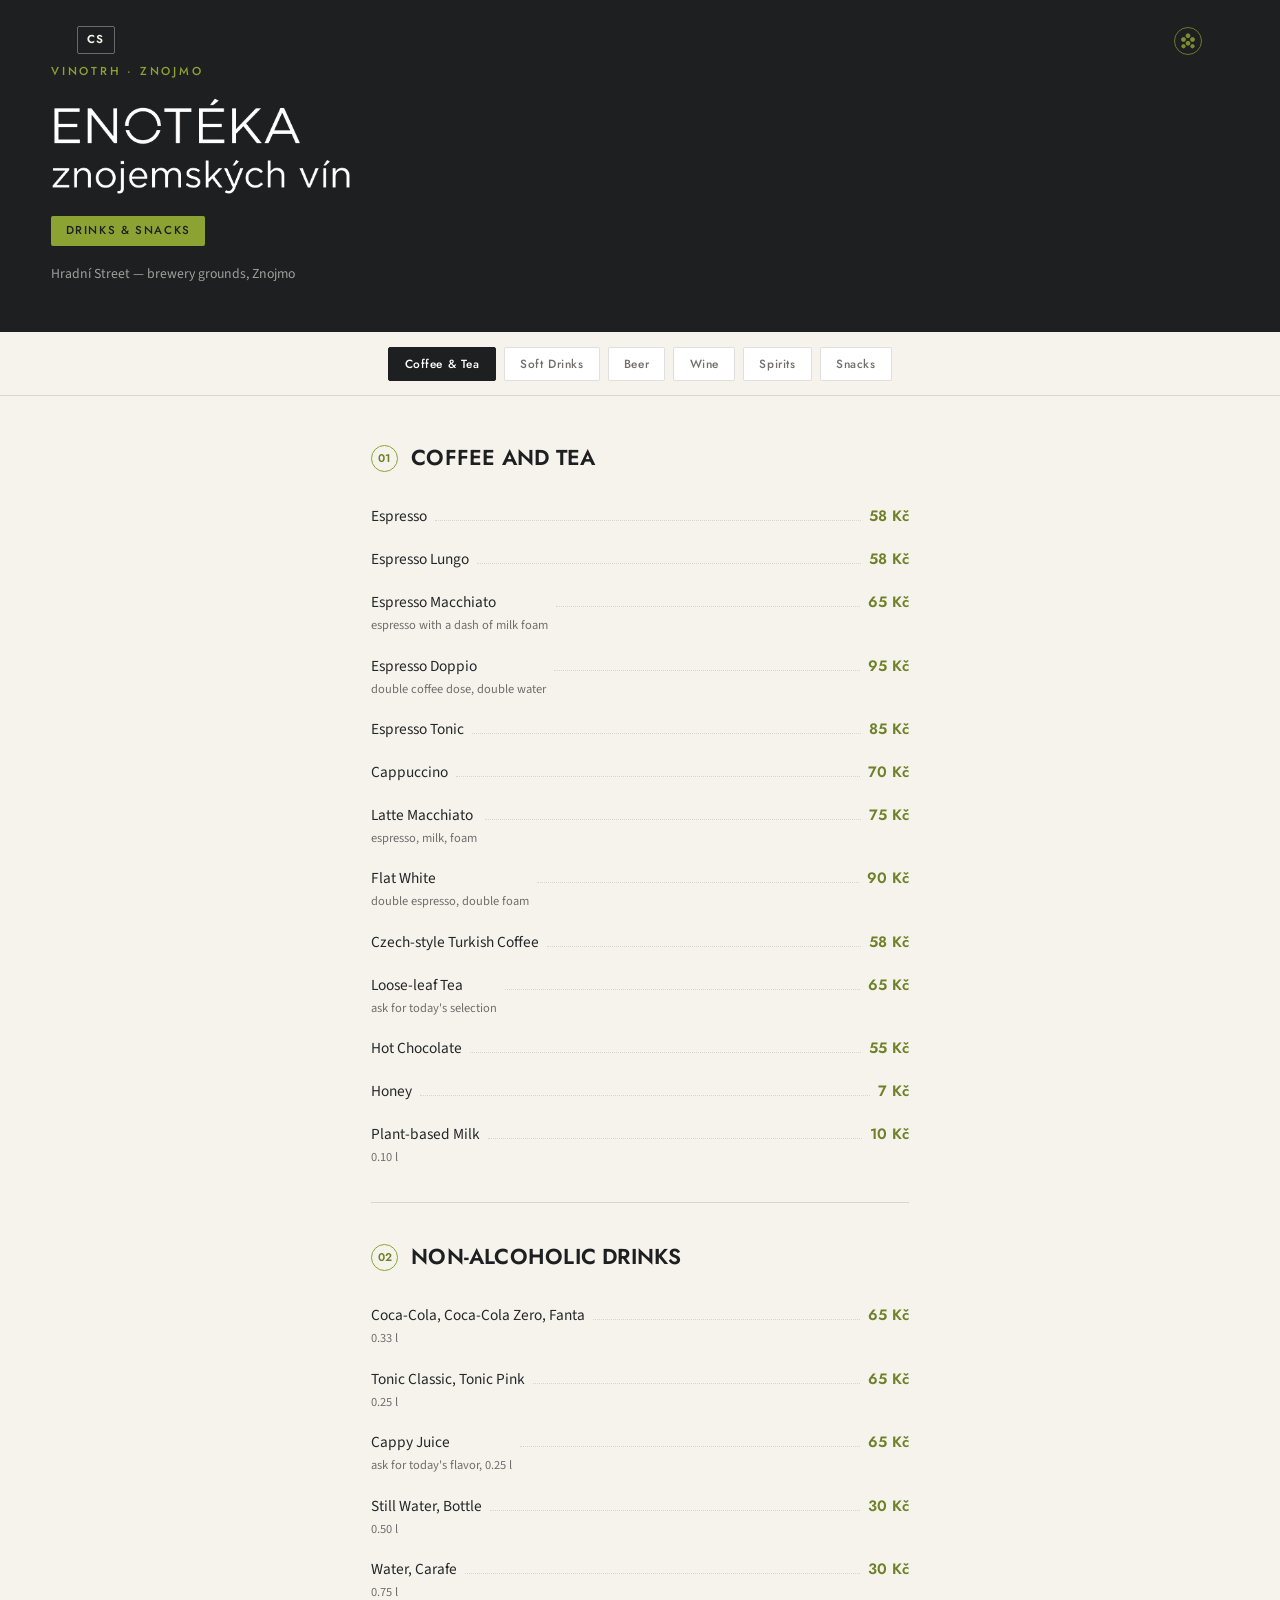
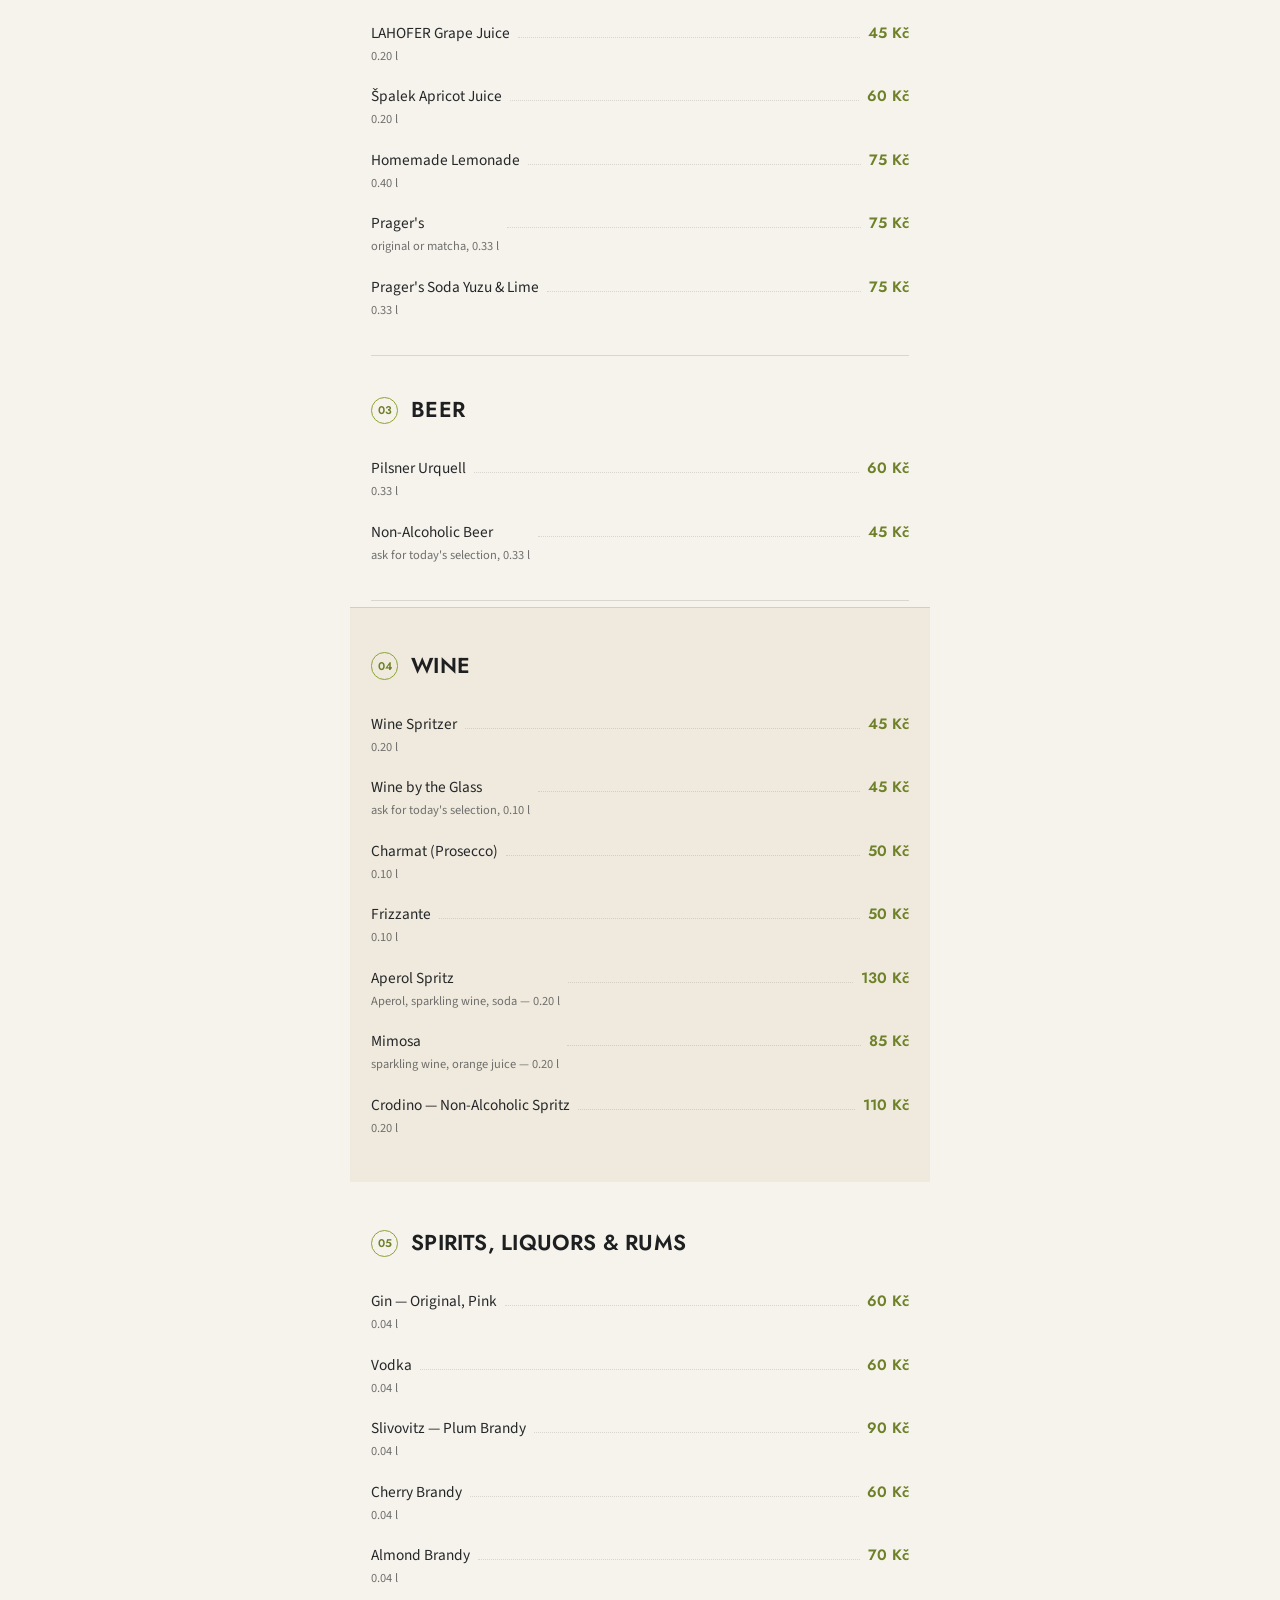
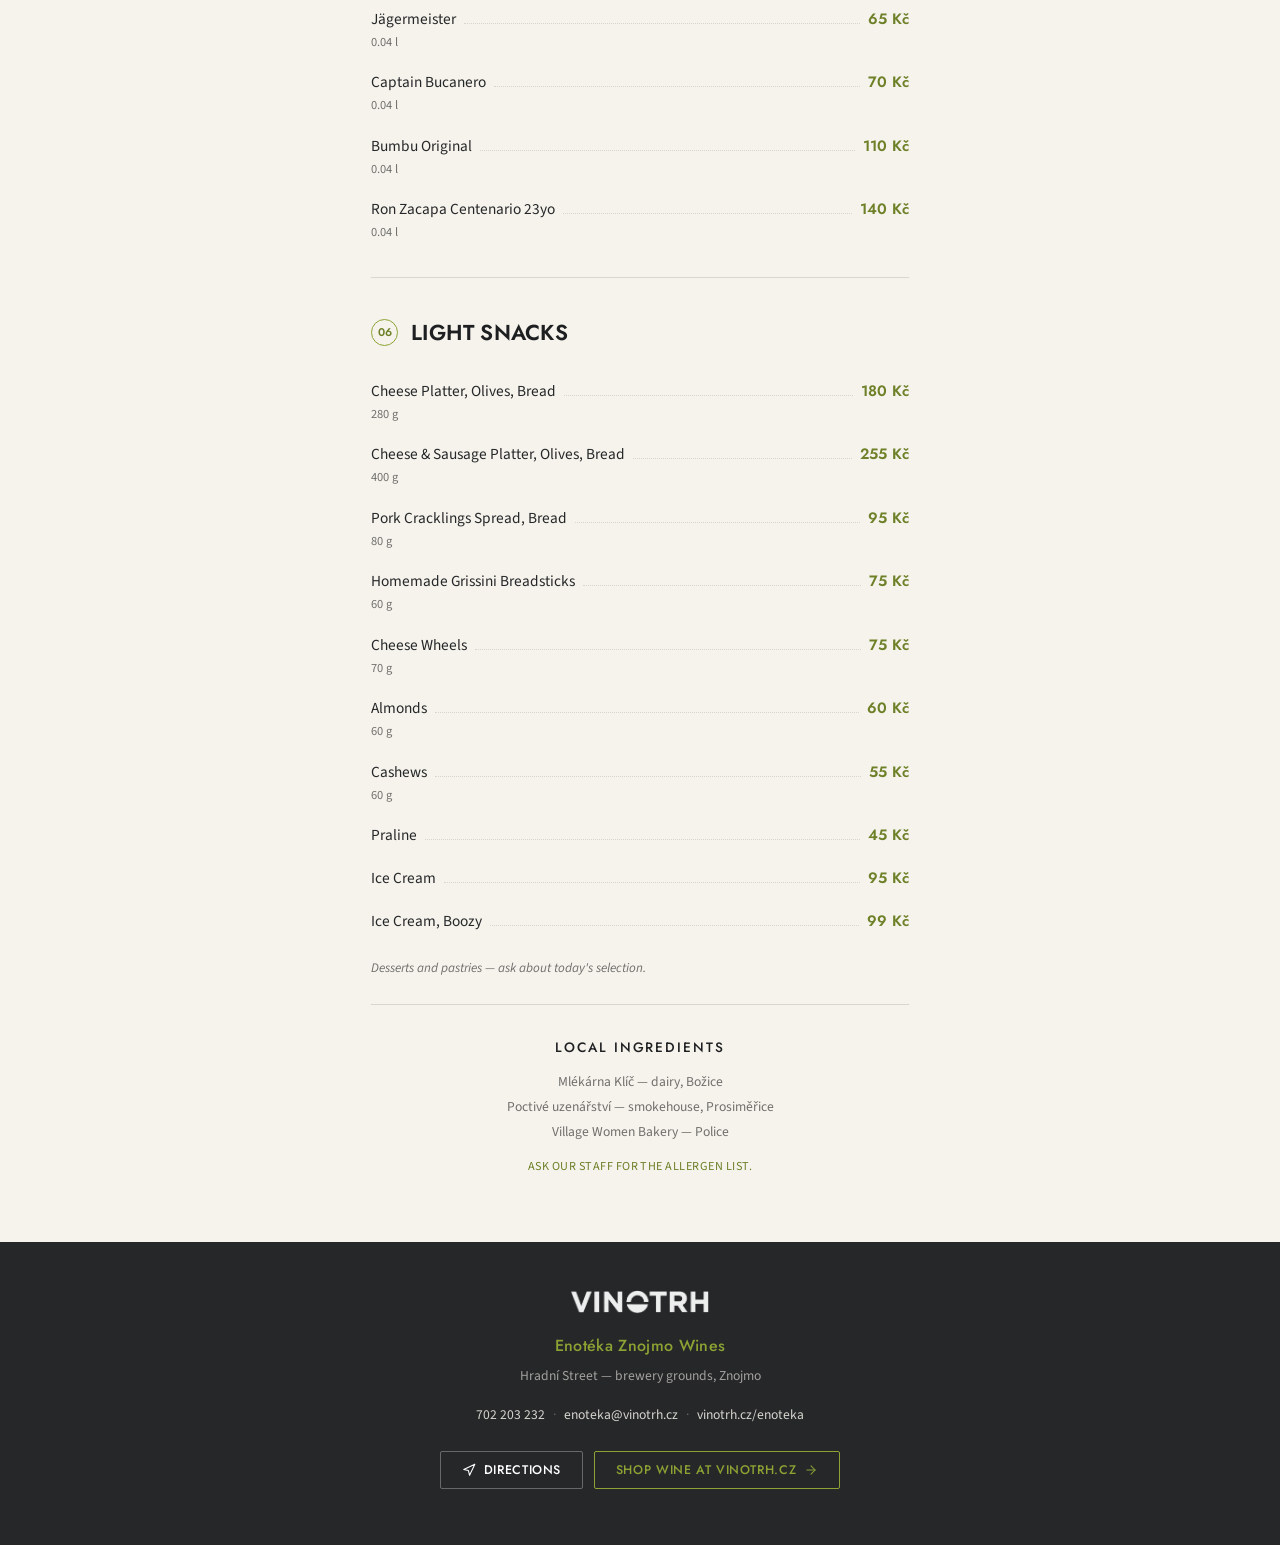
==== en/index.html @ e46fd8f2 "Přidat anglickou mutaci nápojového lístku (/en/) Nová stránka en/index.html s kompletním anglickým p" ====
<!DOCTYPE html>
<html lang="en">
<head>
  <meta charset="UTF-8" />
  <meta name="viewport" content="width=device-width, initial-scale=1.0, viewport-fit=cover" />
  <title>Enotéka Znojmo Wines — Drinks Menu</title>
  <meta name="description" content="Digital drinks menu for Enotéka Znojmo Wines — Hradní Street, brewery grounds, Znojmo. Coffee, wine, beer, spirits and light snacks." />
  <meta name="theme-color" content="#3D1A1A" />

  <link rel="alternate" hreflang="cs" href="https://menu.vinotrh.cz/" />
  <link rel="alternate" hreflang="en" href="https://menu.vinotrh.cz/en/" />
  <link rel="alternate" hreflang="x-default" href="https://menu.vinotrh.cz/" />

  <link rel="preconnect" href="https://fonts.googleapis.com" />
  <link rel="preconnect" href="https://fonts.gstatic.com" crossorigin />
  <link href="https://fonts.googleapis.com/css2?family=Jost:wght@400;500;600;700&family=Source+Sans+3:wght@400;600;700&display=swap" rel="stylesheet" />

  <link rel="stylesheet" href="../assets/css/style.css" />
</head>

<body>

  <!-- HEADER -->
  <header class="menu-header">
    <a class="menu-header__lang" href="/" hreflang="cs">CS</a>
    <div class="menu-header__inner">
      <p class="menu-header__eyebrow">Vinotrh · Znojmo</p>
      <h1 class="menu-header__title">
        <img class="menu-header__logo" src="../assets/images/logo/enoteka-logo.png" alt="Enotéka Znojmo Wines" />
      </h1>
      <span class="menu-header__tag">Drinks &amp; Snacks</span>
      <p class="menu-header__place">Hradní Street — brewery grounds, Znojmo</p>
    </div>
    <svg class="menu-header__mark" viewBox="0 0 40 40" aria-hidden="true">
      <circle cx="20" cy="20" r="18"/>
      <circle class="berry" cx="20" cy="13" r="2.6"/>
      <circle class="berry" cx="14" cy="18" r="2.6"/>
      <circle class="berry" cx="26" cy="18" r="2.6"/>
      <circle class="berry" cx="20" cy="23" r="2.6"/>
      <circle class="berry" cx="14" cy="27" r="2.2"/>
      <circle class="berry" cx="26" cy="27" r="2.2"/>
    </svg>
  </header>

  <!-- QUICK NAV -->
  <div class="quicknav-wrap">
    <nav class="quicknav" id="quicknav" aria-label="Menu categories">
      <a href="#kava">Coffee &amp; Tea</a>
      <a href="#nealko">Soft Drinks</a>
      <a href="#pivo">Beer</a>
      <a href="#vino">Wine</a>
      <a href="#destilaty">Spirits</a>
      <a href="#obcerstveni">Snacks</a>
    </nav>
  </div>

  <main class="menu-main">

    <!-- COFFEE & TEA -->
    <section class="menu-cat" id="kava">
      <h2 class="menu-cat__title"><span class="menu-cat__num">01</span>Coffee and Tea</h2>
      <ul class="menu-list">
        <li class="menu-item">
          <span class="menu-item__name">Espresso</span>
          <span class="menu-item__dots"></span>
          <span class="menu-item__price">58 Kč</span>
        </li>
        <li class="menu-item">
          <span class="menu-item__name">Espresso Lungo</span>
          <span class="menu-item__dots"></span>
          <span class="menu-item__price">58 Kč</span>
        </li>
        <li class="menu-item">
          <span class="menu-item__name">Espresso Macchiato<em>espresso with a dash of milk foam</em></span>
          <span class="menu-item__dots"></span>
          <span class="menu-item__price">65 Kč</span>
        </li>
        <li class="menu-item">
          <span class="menu-item__name">Espresso Doppio<em>double coffee dose, double water</em></span>
          <span class="menu-item__dots"></span>
          <span class="menu-item__price">95 Kč</span>
        </li>
        <li class="menu-item">
          <span class="menu-item__name">Espresso Tonic</span>
          <span class="menu-item__dots"></span>
          <span class="menu-item__price">85 Kč</span>
        </li>
        <li class="menu-item">
          <span class="menu-item__name">Cappuccino</span>
          <span class="menu-item__dots"></span>
          <span class="menu-item__price">70 Kč</span>
        </li>
        <li class="menu-item">
          <span class="menu-item__name">Latte Macchiato<em>espresso, milk, foam</em></span>
          <span class="menu-item__dots"></span>
          <span class="menu-item__price">75 Kč</span>
        </li>
        <li class="menu-item">
          <span class="menu-item__name">Flat White<em>double espresso, double foam</em></span>
          <span class="menu-item__dots"></span>
          <span class="menu-item__price">90 Kč</span>
        </li>
        <li class="menu-item">
          <span class="menu-item__name">Czech-style Turkish Coffee</span>
          <span class="menu-item__dots"></span>
          <span class="menu-item__price">58 Kč</span>
        </li>
        <li class="menu-item">
          <span class="menu-item__name">Loose-leaf Tea <em>ask for today's selection</em></span>
          <span class="menu-item__dots"></span>
          <span class="menu-item__price">65 Kč</span>
        </li>
        <li class="menu-item">
          <span class="menu-item__name">Hot Chocolate</span>
          <span class="menu-item__dots"></span>
          <span class="menu-item__price">55 Kč</span>
        </li>
        <li class="menu-item">
          <span class="menu-item__name">Honey</span>
          <span class="menu-item__dots"></span>
          <span class="menu-item__price">7 Kč</span>
        </li>
        <li class="menu-item">
          <span class="menu-item__name">Plant-based Milk <em>0.10 l</em></span>
          <span class="menu-item__dots"></span>
          <span class="menu-item__price">10 Kč</span>
        </li>
      </ul>
    </section>

    <!-- NON-ALCOHOLIC DRINKS -->
    <section class="menu-cat" id="nealko">
      <h2 class="menu-cat__title"><span class="menu-cat__num">02</span>Non-Alcoholic Drinks</h2>
      <ul class="menu-list">
        <li class="menu-item">
          <span class="menu-item__name">Coca-Cola, Coca-Cola Zero, Fanta <em>0.33 l</em></span>
          <span class="menu-item__dots"></span>
          <span class="menu-item__price">65 Kč</span>
        </li>
        <li class="menu-item">
          <span class="menu-item__name">Tonic Classic, Tonic Pink <em>0.25 l</em></span>
          <span class="menu-item__dots"></span>
          <span class="menu-item__price">65 Kč</span>
        </li>
        <li class="menu-item">
          <span class="menu-item__name">Cappy Juice <em>ask for today's flavor, 0.25 l</em></span>
          <span class="menu-item__dots"></span>
          <span class="menu-item__price">65 Kč</span>
        </li>
        <li class="menu-item">
          <span class="menu-item__name">Still Water, Bottle <em>0.50 l</em></span>
          <span class="menu-item__dots"></span>
          <span class="menu-item__price">30 Kč</span>
        </li>
        <li class="menu-item">
          <span class="menu-item__name">Water, Carafe <em>0.75 l</em></span>
          <span class="menu-item__dots"></span>
          <span class="menu-item__price">30 Kč</span>
        </li>
        <li class="menu-item">
          <span class="menu-item__name">LAHOFER Grape Juice <em>0.20 l</em></span>
          <span class="menu-item__dots"></span>
          <span class="menu-item__price">45 Kč</span>
        </li>
        <li class="menu-item">
          <span class="menu-item__name">Špalek Apricot Juice <em>0.20 l</em></span>
          <span class="menu-item__dots"></span>
          <span class="menu-item__price">60 Kč</span>
        </li>
        <li class="menu-item">
          <span class="menu-item__name">Homemade Lemonade <em>0.40 l</em></span>
          <span class="menu-item__dots"></span>
          <span class="menu-item__price">75 Kč</span>
        </li>
        <li class="menu-item">
          <span class="menu-item__name">Prager's <em>original or matcha, 0.33 l</em></span>
          <span class="menu-item__dots"></span>
          <span class="menu-item__price">75 Kč</span>
        </li>
        <li class="menu-item">
          <span class="menu-item__name">Prager's Soda Yuzu &amp; Lime <em>0.33 l</em></span>
          <span class="menu-item__dots"></span>
          <span class="menu-item__price">75 Kč</span>
        </li>
      </ul>
    </section>

    <!-- BEER -->
    <section class="menu-cat" id="pivo">
      <h2 class="menu-cat__title"><span class="menu-cat__num">03</span>Beer</h2>
      <ul class="menu-list">
        <li class="menu-item">
          <span class="menu-item__name">Pilsner Urquell <em>0.33 l</em></span>
          <span class="menu-item__dots"></span>
          <span class="menu-item__price">60 Kč</span>
        </li>
        <li class="menu-item">
          <span class="menu-item__name">Non-Alcoholic Beer <em>ask for today's selection, 0.33 l</em></span>
          <span class="menu-item__dots"></span>
          <span class="menu-item__price">45 Kč</span>
        </li>
      </ul>
    </section>

    <!-- WINE -->
    <section class="menu-cat menu-cat--wine" id="vino">
      <h2 class="menu-cat__title"><span class="menu-cat__num">04</span>Wine</h2>
      <ul class="menu-list">
        <li class="menu-item">
          <span class="menu-item__name">Wine Spritzer <em>0.20 l</em></span>
          <span class="menu-item__dots"></span>
          <span class="menu-item__price">45 Kč</span>
        </li>
        <li class="menu-item">
          <span class="menu-item__name">Wine by the Glass <em>ask for today's selection, 0.10 l</em></span>
          <span class="menu-item__dots"></span>
          <span class="menu-item__price">45 Kč</span>
        </li>
        <li class="menu-item">
          <span class="menu-item__name">Charmat (Prosecco) <em>0.10 l</em></span>
          <span class="menu-item__dots"></span>
          <span class="menu-item__price">50 Kč</span>
        </li>
        <li class="menu-item">
          <span class="menu-item__name">Frizzante <em>0.10 l</em></span>
          <span class="menu-item__dots"></span>
          <span class="menu-item__price">50 Kč</span>
        </li>
        <li class="menu-item">
          <span class="menu-item__name">Aperol Spritz <em>Aperol, sparkling wine, soda — 0.20 l</em></span>
          <span class="menu-item__dots"></span>
          <span class="menu-item__price">130 Kč</span>
        </li>
        <li class="menu-item">
          <span class="menu-item__name">Mimosa <em>sparkling wine, orange juice — 0.20 l</em></span>
          <span class="menu-item__dots"></span>
          <span class="menu-item__price">85 Kč</span>
        </li>
        <li class="menu-item">
          <span class="menu-item__name">Crodino — Non-Alcoholic Spritz <em>0.20 l</em></span>
          <span class="menu-item__dots"></span>
          <span class="menu-item__price">110 Kč</span>
        </li>
      </ul>
    </section>

    <!-- SPIRITS -->
    <section class="menu-cat" id="destilaty">
      <h2 class="menu-cat__title"><span class="menu-cat__num">05</span>Spirits, Liquors &amp; Rums</h2>
      <ul class="menu-list">
        <li class="menu-item">
          <span class="menu-item__name">Gin — Original, Pink <em>0.04 l</em></span>
          <span class="menu-item__dots"></span>
          <span class="menu-item__price">60 Kč</span>
        </li>
        <li class="menu-item">
          <span class="menu-item__name">Vodka <em>0.04 l</em></span>
          <span class="menu-item__dots"></span>
          <span class="menu-item__price">60 Kč</span>
        </li>
        <li class="menu-item">
          <span class="menu-item__name">Slivovitz — Plum Brandy <em>0.04 l</em></span>
          <span class="menu-item__dots"></span>
          <span class="menu-item__price">90 Kč</span>
        </li>
        <li class="menu-item">
          <span class="menu-item__name">Cherry Brandy <em>0.04 l</em></span>
          <span class="menu-item__dots"></span>
          <span class="menu-item__price">60 Kč</span>
        </li>
        <li class="menu-item">
          <span class="menu-item__name">Almond Brandy <em>0.04 l</em></span>
          <span class="menu-item__dots"></span>
          <span class="menu-item__price">70 Kč</span>
        </li>
        <li class="menu-item">
          <span class="menu-item__name">Jägermeister <em>0.04 l</em></span>
          <span class="menu-item__dots"></span>
          <span class="menu-item__price">65 Kč</span>
        </li>
        <li class="menu-item">
          <span class="menu-item__name">Captain Bucanero <em>0.04 l</em></span>
          <span class="menu-item__dots"></span>
          <span class="menu-item__price">70 Kč</span>
        </li>
        <li class="menu-item">
          <span class="menu-item__name">Bumbu Original <em>0.04 l</em></span>
          <span class="menu-item__dots"></span>
          <span class="menu-item__price">110 Kč</span>
        </li>
        <li class="menu-item">
          <span class="menu-item__name">Ron Zacapa Centenario 23yo <em>0.04 l</em></span>
          <span class="menu-item__dots"></span>
          <span class="menu-item__price">140 Kč</span>
        </li>
      </ul>
    </section>

    <!-- LIGHT SNACKS -->
    <section class="menu-cat" id="obcerstveni">
      <h2 class="menu-cat__title"><span class="menu-cat__num">06</span>Light Snacks</h2>
      <ul class="menu-list">
        <li class="menu-item">
          <span class="menu-item__name">Cheese Platter, Olives, Bread <em>280 g</em></span>
          <span class="menu-item__dots"></span>
          <span class="menu-item__price">180 Kč</span>
        </li>
        <li class="menu-item">
          <span class="menu-item__name">Cheese &amp; Sausage Platter, Olives, Bread <em>400 g</em></span>
          <span class="menu-item__dots"></span>
          <span class="menu-item__price">255 Kč</span>
        </li>
        <li class="menu-item">
          <span class="menu-item__name">Pork Cracklings Spread, Bread <em>80 g</em></span>
          <span class="menu-item__dots"></span>
          <span class="menu-item__price">95 Kč</span>
        </li>
        <li class="menu-item">
          <span class="menu-item__name">Homemade Grissini Breadsticks <em>60 g</em></span>
          <span class="menu-item__dots"></span>
          <span class="menu-item__price">75 Kč</span>
        </li>
        <li class="menu-item">
          <span class="menu-item__name">Cheese Wheels <em>70 g</em></span>
          <span class="menu-item__dots"></span>
          <span class="menu-item__price">75 Kč</span>
        </li>
        <li class="menu-item">
          <span class="menu-item__name">Almonds <em>60 g</em></span>
          <span class="menu-item__dots"></span>
          <span class="menu-item__price">60 Kč</span>
        </li>
        <li class="menu-item">
          <span class="menu-item__name">Cashews <em>60 g</em></span>
          <span class="menu-item__dots"></span>
          <span class="menu-item__price">55 Kč</span>
        </li>
        <li class="menu-item">
          <span class="menu-item__name">Praline</span>
          <span class="menu-item__dots"></span>
          <span class="menu-item__price">45 Kč</span>
        </li>
        <li class="menu-item">
          <span class="menu-item__name">Ice Cream</span>
          <span class="menu-item__dots"></span>
          <span class="menu-item__price">95 Kč</span>
        </li>
        <li class="menu-item">
          <span class="menu-item__name">Ice Cream, Boozy</span>
          <span class="menu-item__dots"></span>
          <span class="menu-item__price">99 Kč</span>
        </li>
      </ul>
      <p class="menu-note">Desserts and pastries — ask about today's selection.</p>
    </section>

    <!-- LOCAL SOURCING -->
    <section class="menu-local">
      <h3>Local Ingredients</h3>
      <ul>
        <li>Mlékárna Klíč — dairy, Božice</li>
        <li>Poctivé uzenářství — smokehouse, Prosiměřice</li>
        <li>Village Women Bakery — Police</li>
      </ul>
      <p class="menu-allergen">Ask our staff for the allergen list.</p>
    </section>

  </main>

  <!-- FOOTER -->
  <footer class="menu-footer">
    <a href="https://www.vinotrh.cz" target="_blank" rel="noopener" aria-label="Go to Vinotrh.cz">
      <img class="menu-footer__logo" src="../assets/images/logo/vinotrh_logo.png" alt="Vinotrh" />
    </a>
    <p class="menu-footer__name">Enotéka Znojmo Wines</p>
    <address class="menu-footer__address">
      Hradní Street — brewery grounds, Znojmo
    </address>
    <div class="menu-footer__contact">
      <a href="tel:+420702203232">702 203 232</a>
      <span aria-hidden="true">·</span>
      <a href="mailto:enoteka@vinotrh.cz">enoteka@vinotrh.cz</a>
      <span aria-hidden="true">·</span>
      <a href="https://www.vinotrh.cz/enoteka" target="_blank" rel="noopener">vinotrh.cz/enoteka</a>
    </div>
    <div class="menu-footer__actions">
      <a class="menu-footer__nav" href="https://www.google.com/maps/dir/?api=1&destination=Hradn%C3%AD+ulice%2C+are%C3%A1l+pivovaru%2C+Znojmo" target="_blank" rel="noopener">
        <svg viewBox="0 0 24 24" fill="none" stroke="currentColor" stroke-width="1.8" stroke-linecap="round" stroke-linejoin="round" width="14" height="14">
          <polygon points="3 11 22 2 13 21 11 13 3 11"/>
        </svg>
        Directions
      </a>
      <a class="menu-footer__nav menu-footer__nav--ghost" href="https://www.vinotrh.cz" target="_blank" rel="noopener">
        Shop wine at Vinotrh.cz
        <svg viewBox="0 0 24 24" fill="none" stroke="currentColor" stroke-width="1.8" stroke-linecap="round" stroke-linejoin="round" width="14" height="14">
          <line x1="5" y1="12" x2="19" y2="12"/>
          <polyline points="12 5 19 12 12 19"/>
        </svg>
      </a>
    </div>
  </footer>

  <script src="../assets/js/main.js"></script>

  <!-- Vercel Web Analytics -->
  <script>
    window.va = window.va || function () { (window.vaq = window.vaq || []).push(arguments); };
  </script>
  <script defer src="/_vercel/insights/script.js"></script>
</body>
</html>
---- assets/css/style.css ----
/* === ENOTÉKA ZNOJEMSKÝCH VÍN — Digitální nápojový lístek (QR menu) ===
   Paleta a typografie vychází z vinotrh.cz/enoteka: černá + krémová + olivová,
   wordmark font Jost (VINOTRH logo), tělový font Source Sans 3 (skutečný font webu). */

:root {
  --color-black:      #1E1F21;
  --color-black-soft: #252729;
  --color-olive:      #8CA334;
  --color-olive-dark: #6E8028;
  --color-cream:      #F6F3EC;
  --color-cream-deep: #EFEADD;
  --color-white:      #FFFFFF;
  --color-text:       #252729;
  --color-text-light: #706F6D;
  --color-rule:       rgba(37,39,41,0.14);

  --font-display: 'Jost', system-ui, sans-serif;
  --font-body:    'Source Sans 3', system-ui, sans-serif;
}

*, *::before, *::after { box-sizing: border-box; margin: 0; padding: 0; }

html { scroll-behavior: smooth; }

body {
  font-family: var(--font-body);
  color: var(--color-text);
  background: var(--color-cream);
  line-height: 1.5;
  -webkit-font-smoothing: antialiased;
  padding-bottom: env(safe-area-inset-bottom);
}

img { display: block; max-width: 100%; }
a { color: inherit; text-decoration: none; }

/* === HEADER === */
.menu-header {
  position: relative;
  background: var(--color-black);
  color: var(--color-cream);
  padding: 2.8rem 6% 2.4rem;
  overflow: hidden;
}

.menu-header__inner { position: relative; z-index: 1; max-width: 40rem; }

.menu-header__eyebrow {
  display: inline-flex;
  align-items: center;
  gap: 0.5rem;
  font-family: var(--font-display);
  font-size: 0.72rem;
  font-weight: 500;
  letter-spacing: 0.24em;
  text-transform: uppercase;
  color: var(--color-olive);
  margin-bottom: 1.1rem;
}

.menu-header__title { line-height: 0; }

.menu-header__logo {
  width: clamp(200px, 56vw, 300px);
  height: auto;
  filter: brightness(0) invert(1);
}

.menu-header__tag {
  display: inline-block;
  margin-top: 1.3rem;
  font-family: var(--font-display);
  font-size: 0.72rem;
  font-weight: 500;
  letter-spacing: 0.14em;
  text-transform: uppercase;
  color: var(--color-black);
  background: var(--color-olive);
  padding: 0.4rem 0.9rem;
  border-radius: 2px;
}

.menu-header__place {
  margin-top: 1.1rem;
  font-size: 0.86rem;
  color: rgba(246,243,236,0.6);
  max-width: 22rem;
}

.menu-header__lang {
  position: absolute;
  top: 1.6rem;
  left: 6%;
  z-index: 2;
  font-family: var(--font-display);
  font-size: 0.72rem;
  font-weight: 600;
  letter-spacing: 0.08em;
  color: var(--color-cream);
  border: 1px solid rgba(246,243,236,0.35);
  border-radius: 2px;
  padding: 0.3rem 0.6rem;
  transition: border-color 0.25s ease, color 0.25s ease;
}

.menu-header__lang:hover {
  border-color: var(--color-olive);
  color: var(--color-olive);
}

.menu-header__mark {
  position: absolute;
  top: 1.6rem;
  right: 6%;
  width: 30px;
  height: 30px;
  z-index: 1;
}

.menu-header__mark circle { fill: none; stroke: var(--color-olive); stroke-width: 1.3; opacity: 0.7; }
.menu-header__mark .berry { fill: var(--color-olive); opacity: 0.85; }

/* === QUICK NAV === */
.quicknav-wrap {
  position: sticky;
  top: 0;
  z-index: 20;
  background: var(--color-cream);
  border-bottom: 1px solid var(--color-rule);
}

.quicknav-wrap::after {
  content: '';
  position: absolute;
  top: 0; right: 0; bottom: 0;
  width: 2.6rem;
  background: linear-gradient(to right, rgba(246,243,236,0) 0%, var(--color-cream) 82%);
  pointer-events: none;
}

.quicknav {
  display: flex;
  gap: 0.5rem;
  overflow-x: auto;
  -webkit-overflow-scrolling: touch;
  scrollbar-width: none;
  padding: 0.8rem 6%;
}

.quicknav::-webkit-scrollbar { display: none; }

.quicknav a {
  flex: 0 0 auto;
  font-family: var(--font-display);
  font-size: 0.74rem;
  font-weight: 500;
  letter-spacing: 0.05em;
  color: var(--color-text-light);
  background: var(--color-white);
  border: 1px solid var(--color-rule);
  border-radius: 2px;
  padding: 0.44rem 0.95rem;
  white-space: nowrap;
  transition: background 0.25s ease, color 0.25s ease, border-color 0.25s ease;
}

.quicknav a.is-active,
.quicknav a:active {
  background: var(--color-black);
  border-color: var(--color-black);
  color: var(--color-white);
}

/* === MAIN / CATEGORIES === */
.menu-main {
  position: relative;
  z-index: 1;
  max-width: 40rem;
  margin: 0 auto;
  padding: 0.5rem 6% 1rem;
}

.menu-cat {
  padding: 2.4rem 0 1.6rem;
  border-bottom: 1px solid var(--color-rule);
  scroll-margin-top: 3.6rem;
}

.menu-cat--wine {
  margin: 0.4rem -6%;
  padding: 2.4rem 6% 2rem;
  background: var(--color-cream-deep);
  border-bottom: none;
  border-top: 1px solid var(--color-rule);
}

.menu-cat__title {
  display: flex;
  align-items: center;
  gap: 0.8rem;
  font-family: var(--font-display);
  font-weight: 600;
  font-size: 1.35rem;
  letter-spacing: 0.01em;
  text-transform: uppercase;
  color: var(--color-black);
  margin-bottom: 1.3rem;
}

.menu-cat__num {
  font-family: var(--font-display);
  font-size: 0.7rem;
  font-weight: 600;
  letter-spacing: 0.02em;
  color: var(--color-olive-dark);
  border: 1px solid var(--color-olive);
  border-radius: 50%;
  width: 1.7rem;
  height: 1.7rem;
  display: inline-flex;
  align-items: center;
  justify-content: center;
  flex-shrink: 0;
}

.menu-list { list-style: none; }

.menu-item {
  display: flex;
  align-items: baseline;
  gap: 0.5rem;
  padding: 0.62rem 0;
}

.menu-item__name {
  font-size: 0.96rem;
  font-weight: 400;
  color: var(--color-text);
}

.menu-item__name em {
  display: block;
  font-style: normal;
  font-size: 0.78rem;
  color: var(--color-text-light);
  margin-top: 0.12rem;
}

.menu-item__dots {
  flex: 1 1 auto;
  border-bottom: 1.5px dotted var(--color-rule);
  margin-bottom: 0.3rem;
  min-width: 0.75rem;
}

.menu-item__price {
  font-family: var(--font-display);
  font-weight: 600;
  font-size: 0.94rem;
  color: var(--color-olive-dark);
  white-space: nowrap;
}

.menu-note {
  margin-top: 1rem;
  font-size: 0.82rem;
  font-style: italic;
  color: var(--color-text-light);
}

/* === LOCAL SOURCING === */
.menu-local {
  padding: 2rem 0 2.6rem;
  text-align: center;
}

.menu-local h3 {
  font-family: var(--font-display);
  font-weight: 500;
  font-size: 0.85rem;
  letter-spacing: 0.14em;
  text-transform: uppercase;
  color: var(--color-black);
  margin-bottom: 0.9rem;
}

.menu-local ul {
  list-style: none;
  font-size: 0.85rem;
  color: var(--color-text-light);
  display: flex;
  flex-direction: column;
  gap: 0.3rem;
  margin-bottom: 1rem;
}

.menu-allergen {
  font-size: 0.76rem;
  letter-spacing: 0.04em;
  text-transform: uppercase;
  color: var(--color-olive-dark);
}

/* === FOOTER === */
.menu-footer {
  background: var(--color-black-soft);
  color: var(--color-cream);
  text-align: center;
  padding: 3rem 6% 3.5rem;
}

.menu-footer__logo {
  height: 24px;
  margin: 0 auto 1.2rem;
  filter: brightness(0) invert(1);
  opacity: 0.92;
}

.menu-footer__name {
  font-family: var(--font-display);
  font-weight: 500;
  letter-spacing: 0.02em;
  font-size: 1rem;
  color: var(--color-olive);
  margin-bottom: 0.5rem;
}

.menu-footer__address {
  font-style: normal;
  font-size: 0.85rem;
  color: rgba(246,243,236,0.6);
  margin-bottom: 1.2rem;
}

.menu-footer__contact {
  display: flex;
  flex-wrap: wrap;
  justify-content: center;
  gap: 0.5rem;
  font-size: 0.85rem;
  color: rgba(246,243,236,0.85);
  margin-bottom: 1.6rem;
}

.menu-footer__contact a:hover { color: var(--color-olive); }
.menu-footer__contact span { color: rgba(246,243,236,0.3); }

.menu-footer__actions {
  display: flex;
  flex-wrap: wrap;
  justify-content: center;
  gap: 0.7rem;
}

.menu-footer__nav {
  display: inline-flex;
  align-items: center;
  gap: 0.5rem;
  border: 1px solid rgba(255,255,255,0.3);
  border-radius: 2px;
  padding: 0.55rem 1.3rem;
  font-family: var(--font-display);
  font-size: 0.78rem;
  font-weight: 500;
  letter-spacing: 0.05em;
  text-transform: uppercase;
  color: var(--color-white);
  transition: background 0.25s ease, border-color 0.25s ease, color 0.25s ease;
}

.menu-footer__nav:hover {
  background: var(--color-olive);
  border-color: var(--color-olive);
  color: var(--color-black);
}

.menu-footer__nav--ghost {
  border-color: var(--color-olive);
  color: var(--color-olive);
}

.menu-footer__nav--ghost:hover {
  background: var(--color-olive);
  color: var(--color-black);
}

/* === RESPONSIVE — larger screens (secondary; primary target is mobile) === */
@media (min-width: 640px) {
  .menu-header { padding: 3.6rem 4% 3rem; }
  .quicknav { padding: 0.9rem 4%; justify-content: center; }
  .menu-main { padding: 0.5rem 4% 1.5rem; }
  .menu-cat--wine { margin: 0.4rem -4%; padding: 2.6rem 4% 2.2rem; }
}
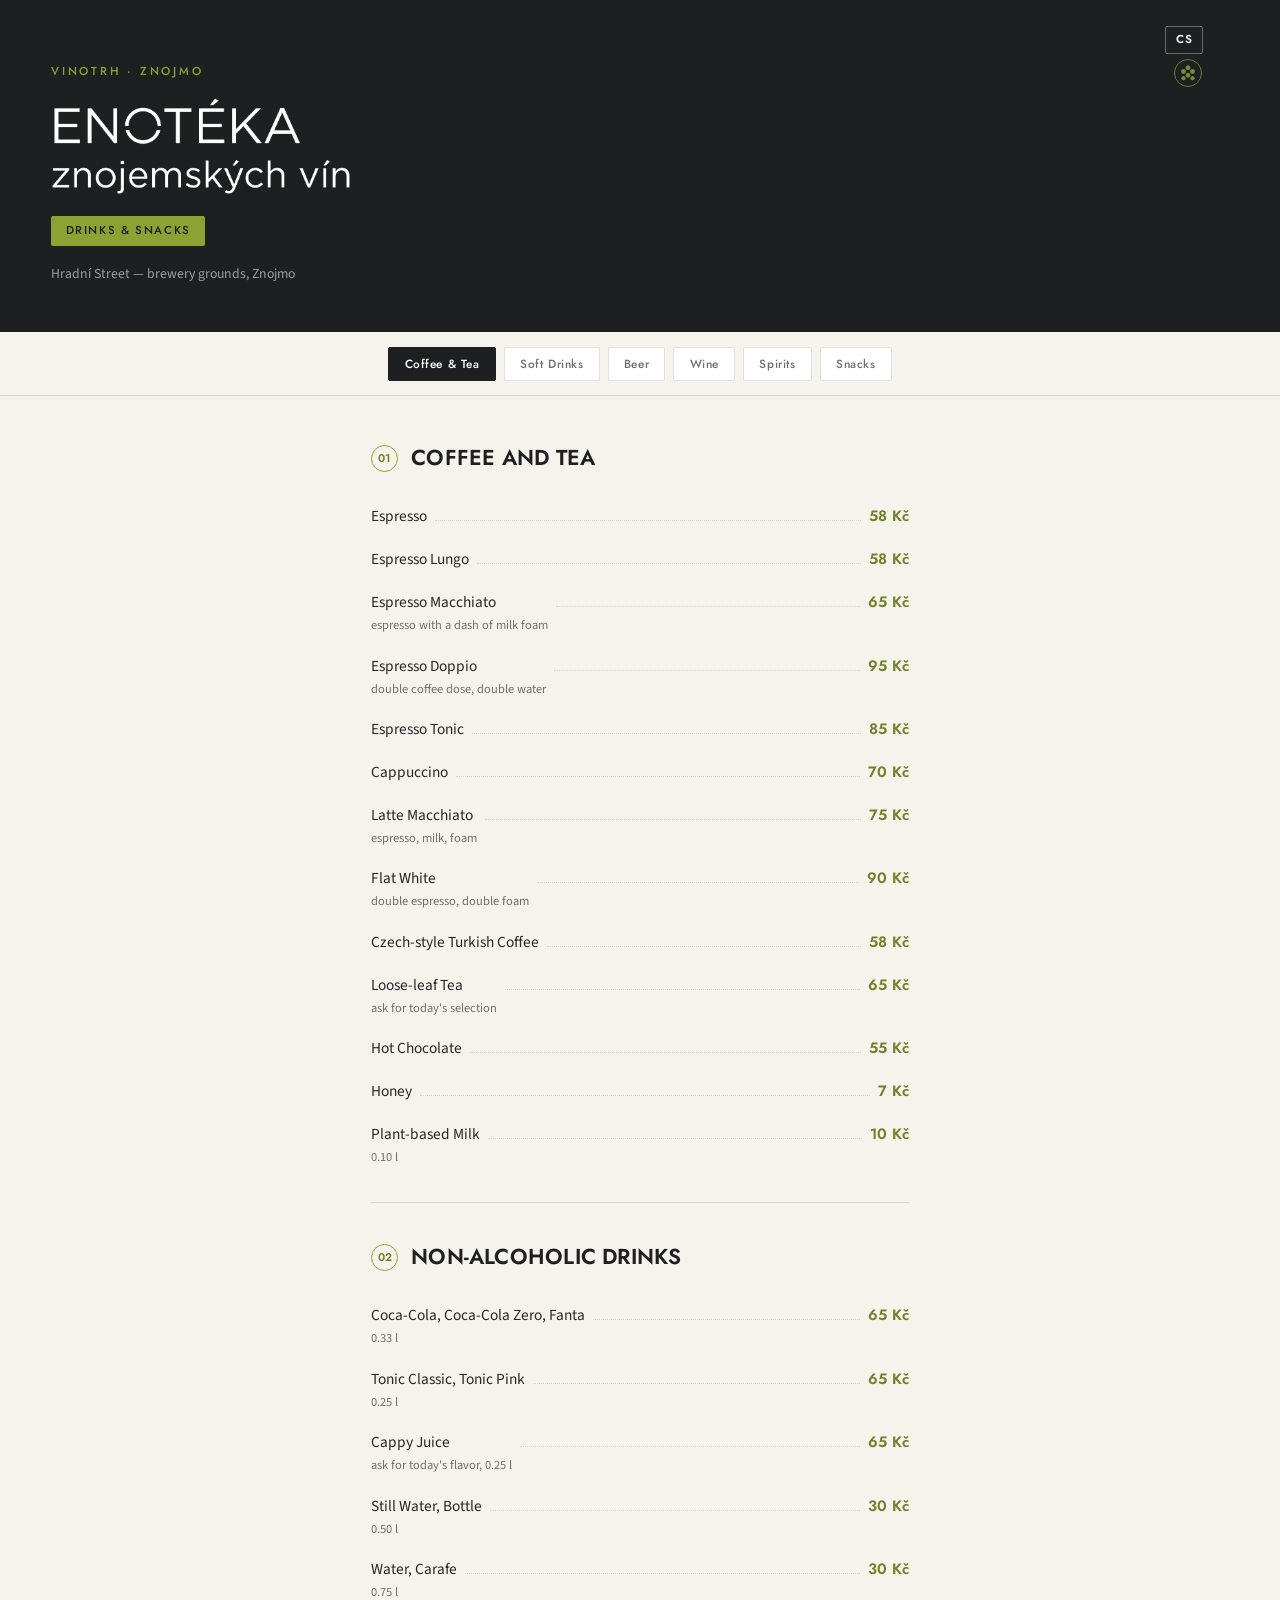
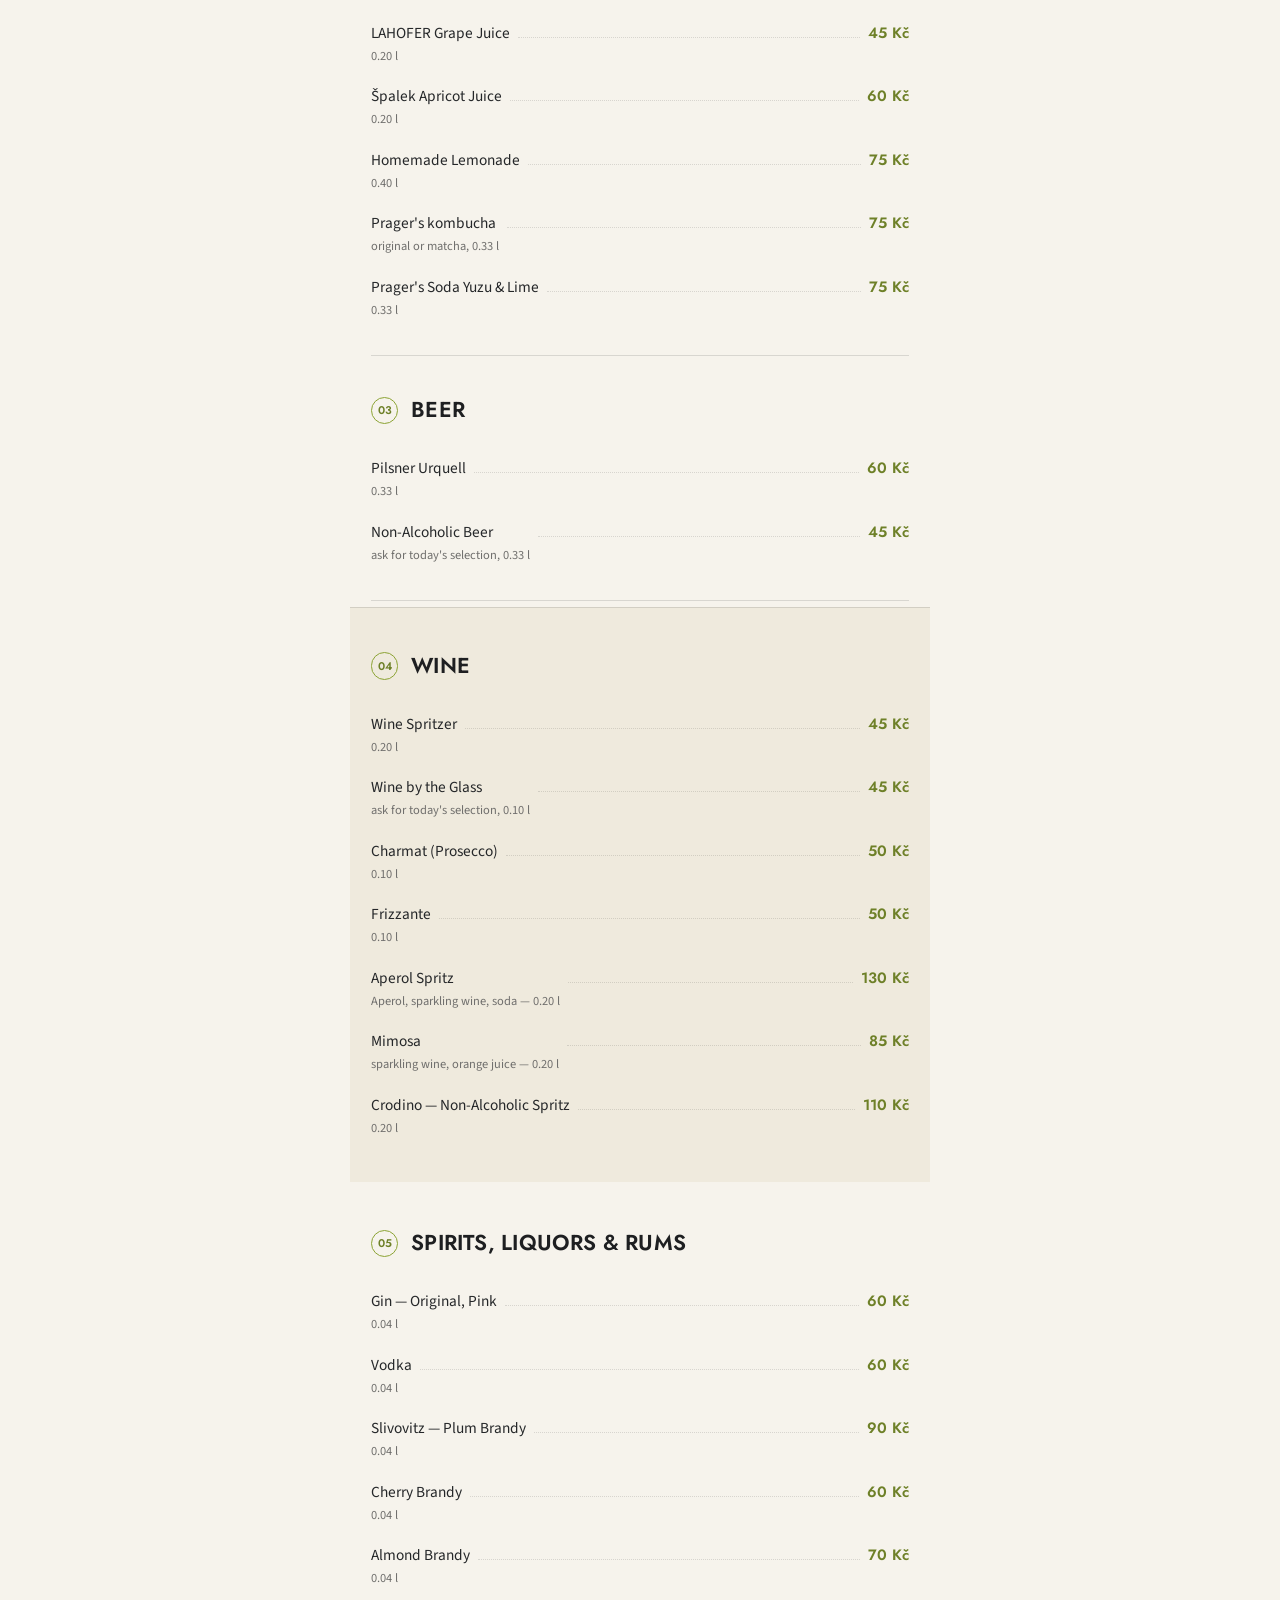
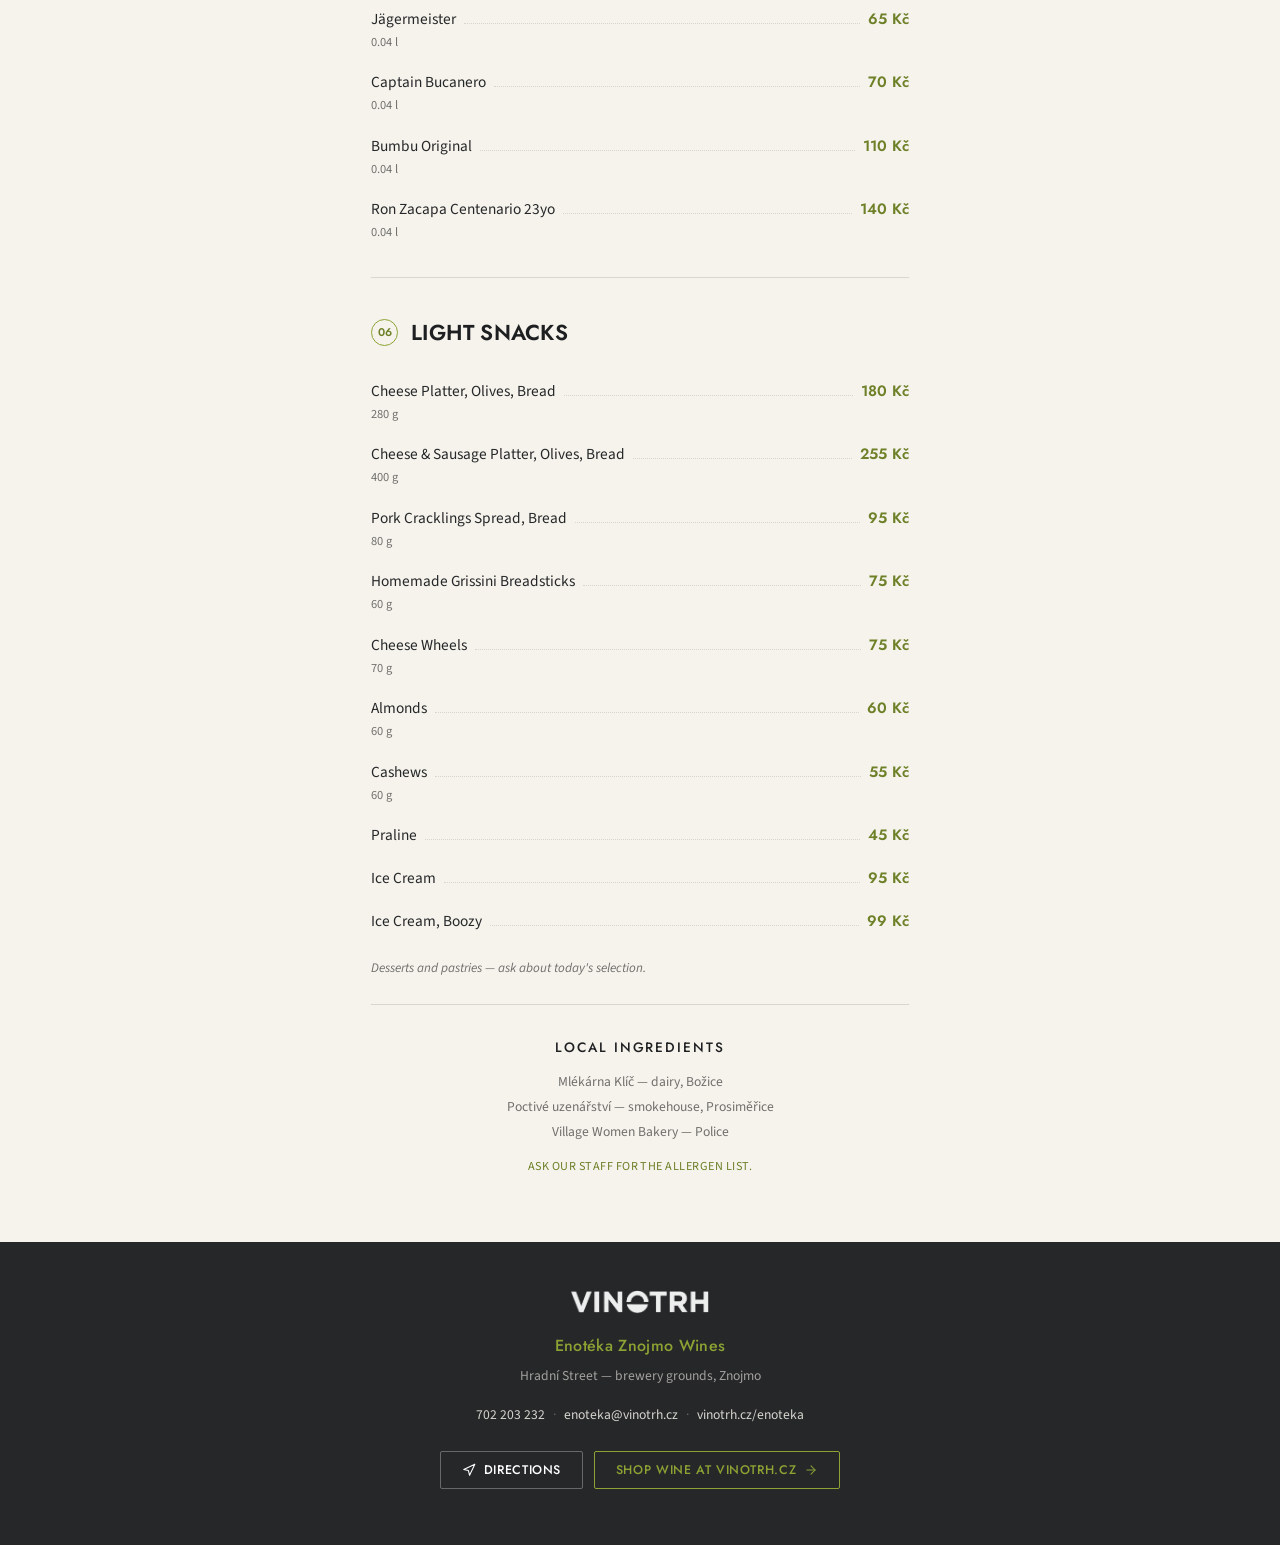
==== commit 21cb90e9: "Přidat Prager's kombucha a přesunout přepínač jazyka doprava Nová položka Prager's kombucha (75 Kč, " ====
--- a/en/index.html
+++ b/en/index.html
@@ -173,7 +173,7 @@
           <span class="menu-item__price">75 Kč</span>
         </li>
         <li class="menu-item">
-          <span class="menu-item__name">Prager's <em>original or matcha, 0.33 l</em></span>
+          <span class="menu-item__name">Prager's kombucha <em>original or matcha, 0.33 l</em></span>
           <span class="menu-item__dots"></span>
           <span class="menu-item__price">75 Kč</span>
         </li>
--- a/assets/css/style.css
+++ b/assets/css/style.css
@@ -90,7 +90,7 @@
 .menu-header__lang {
   position: absolute;
   top: 1.6rem;
-  left: 6%;
+  right: 6%;
   z-index: 2;
   font-family: var(--font-display);
   font-size: 0.72rem;
@@ -110,7 +110,7 @@
 
 .menu-header__mark {
   position: absolute;
-  top: 1.6rem;
+  top: 3.6rem;
   right: 6%;
   width: 30px;
   height: 30px;
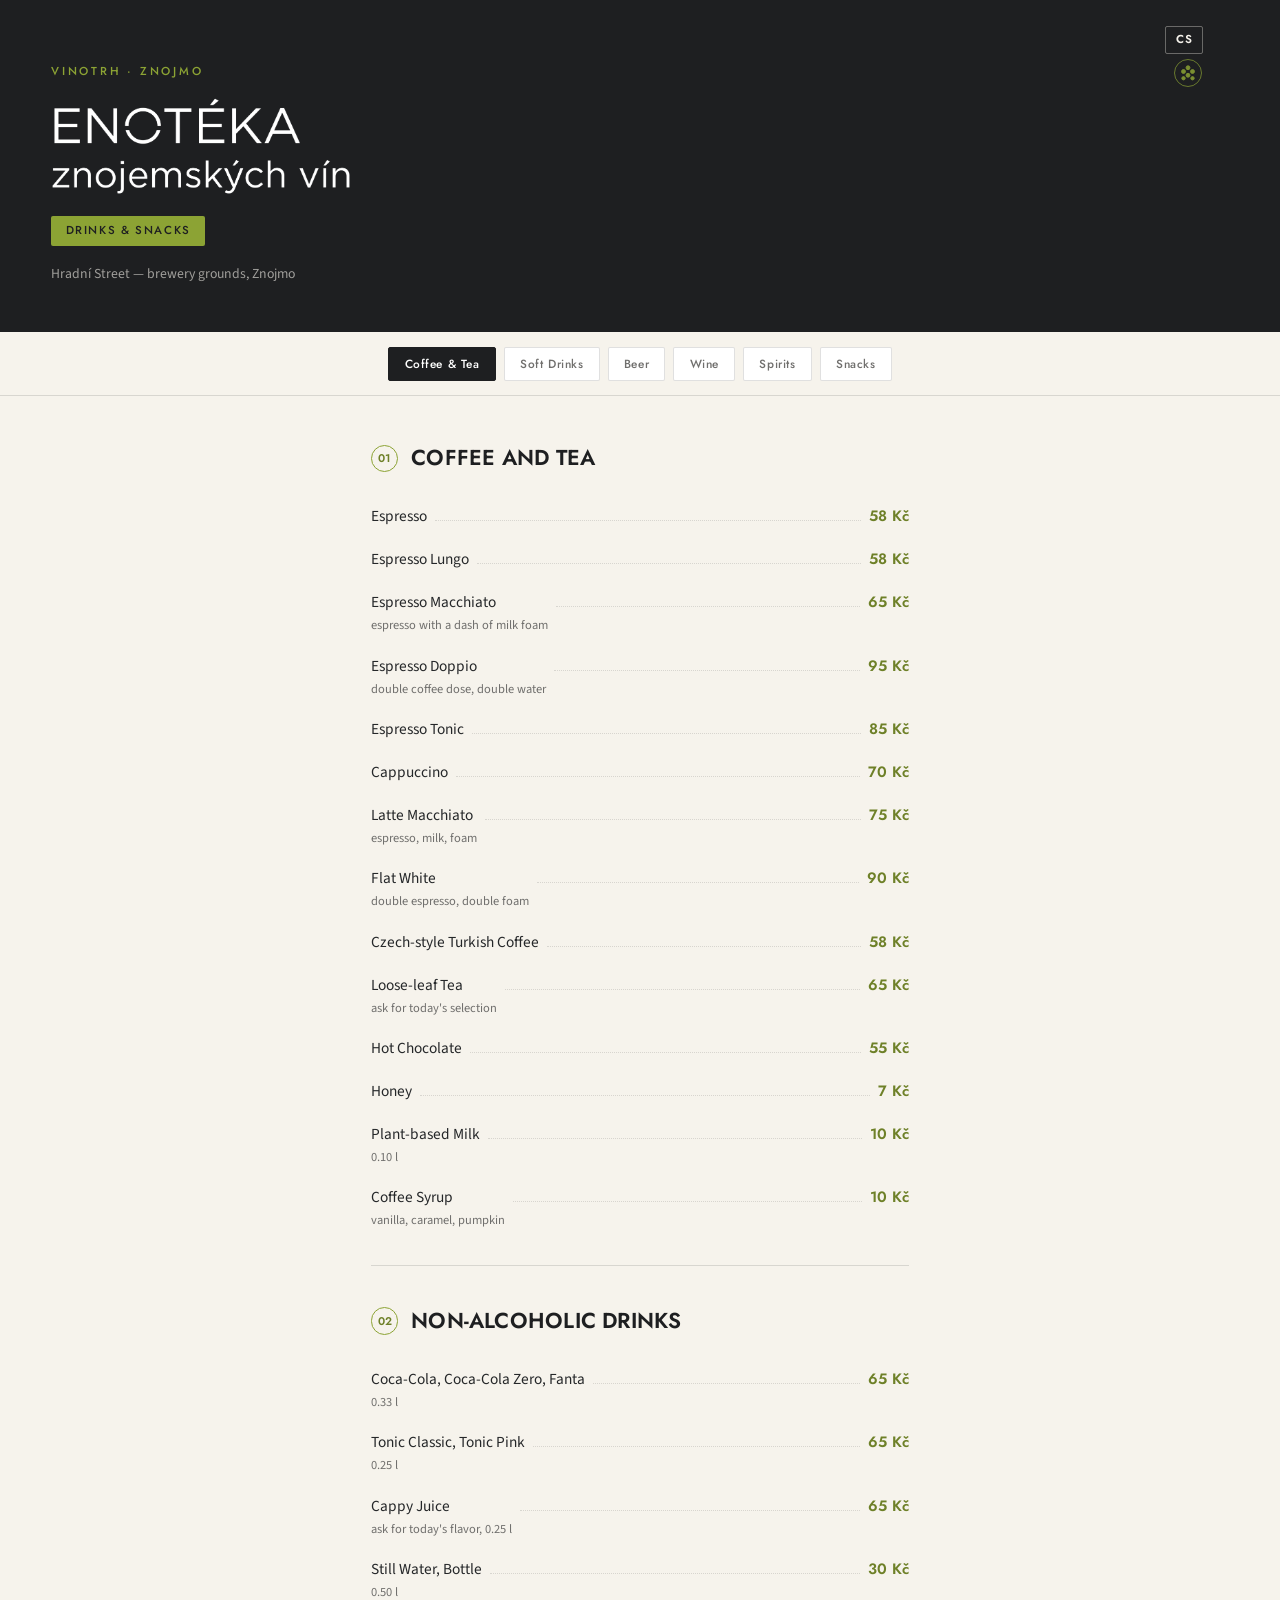
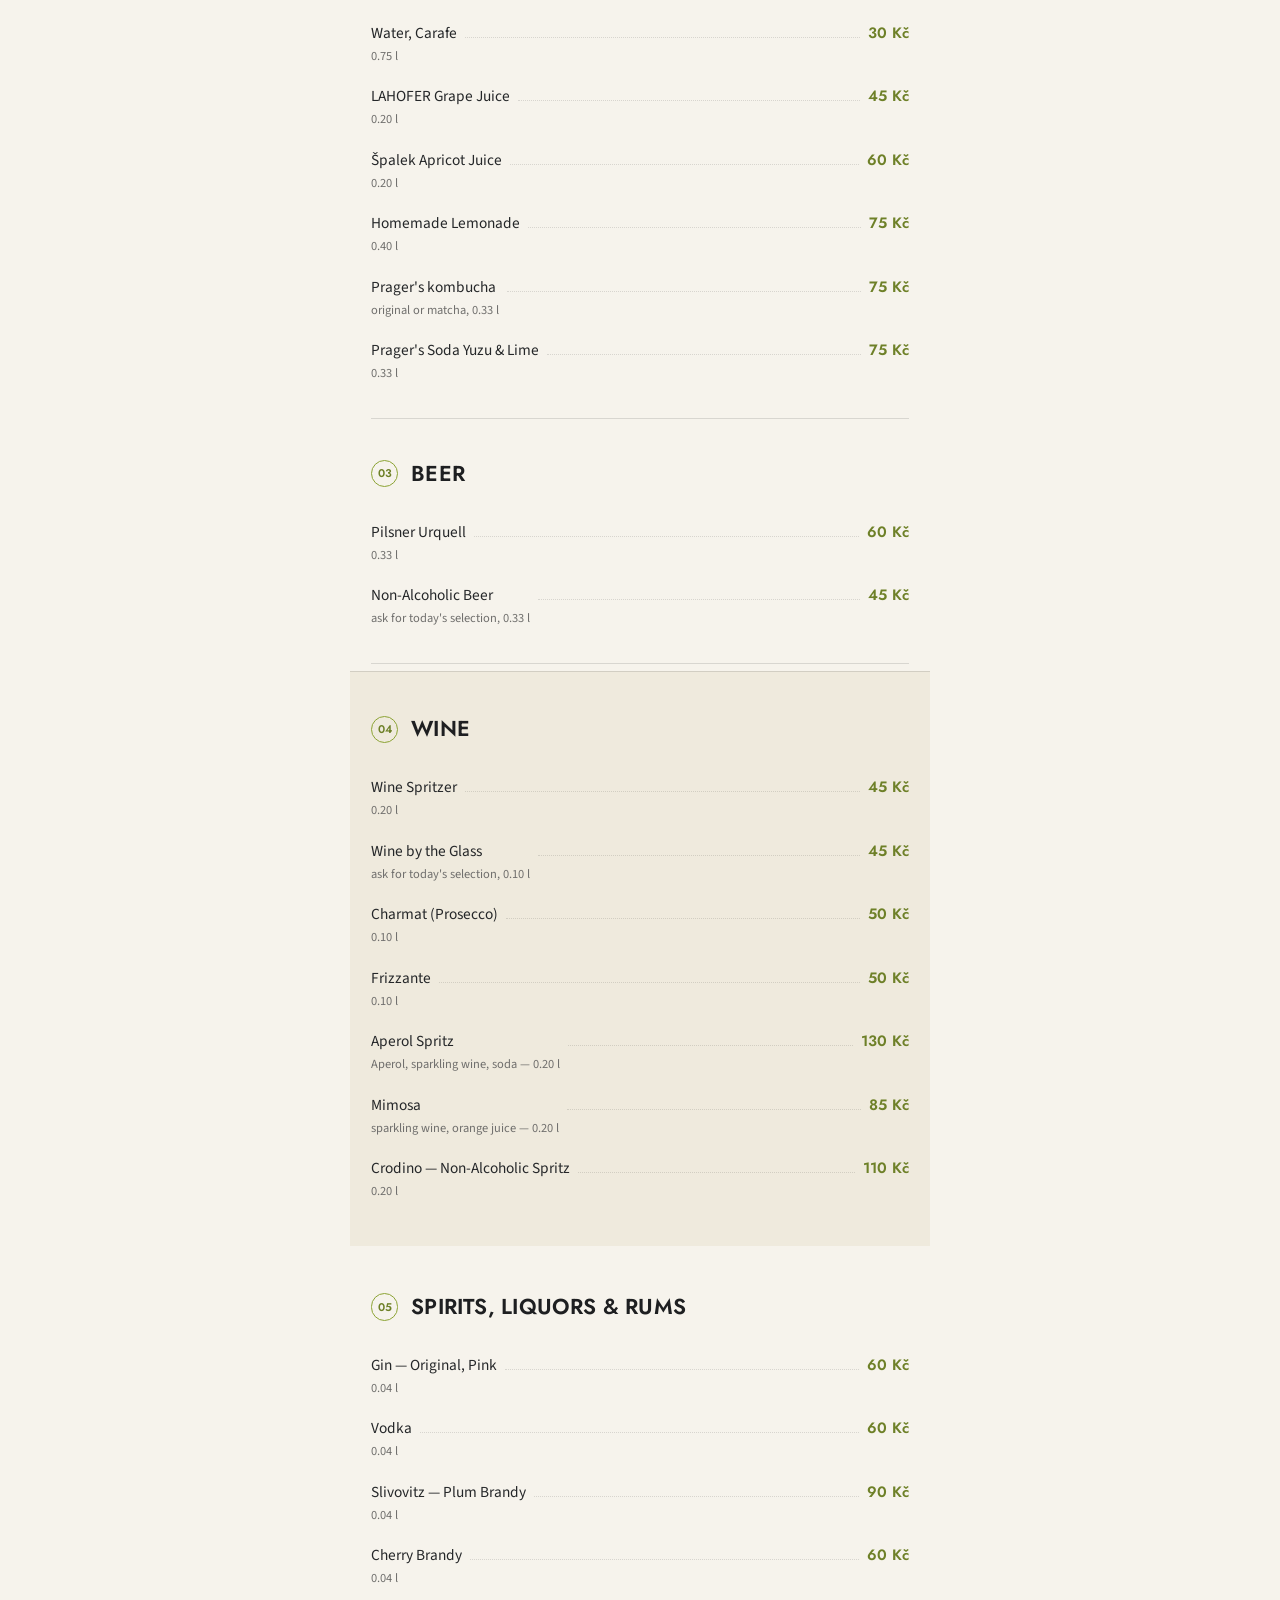
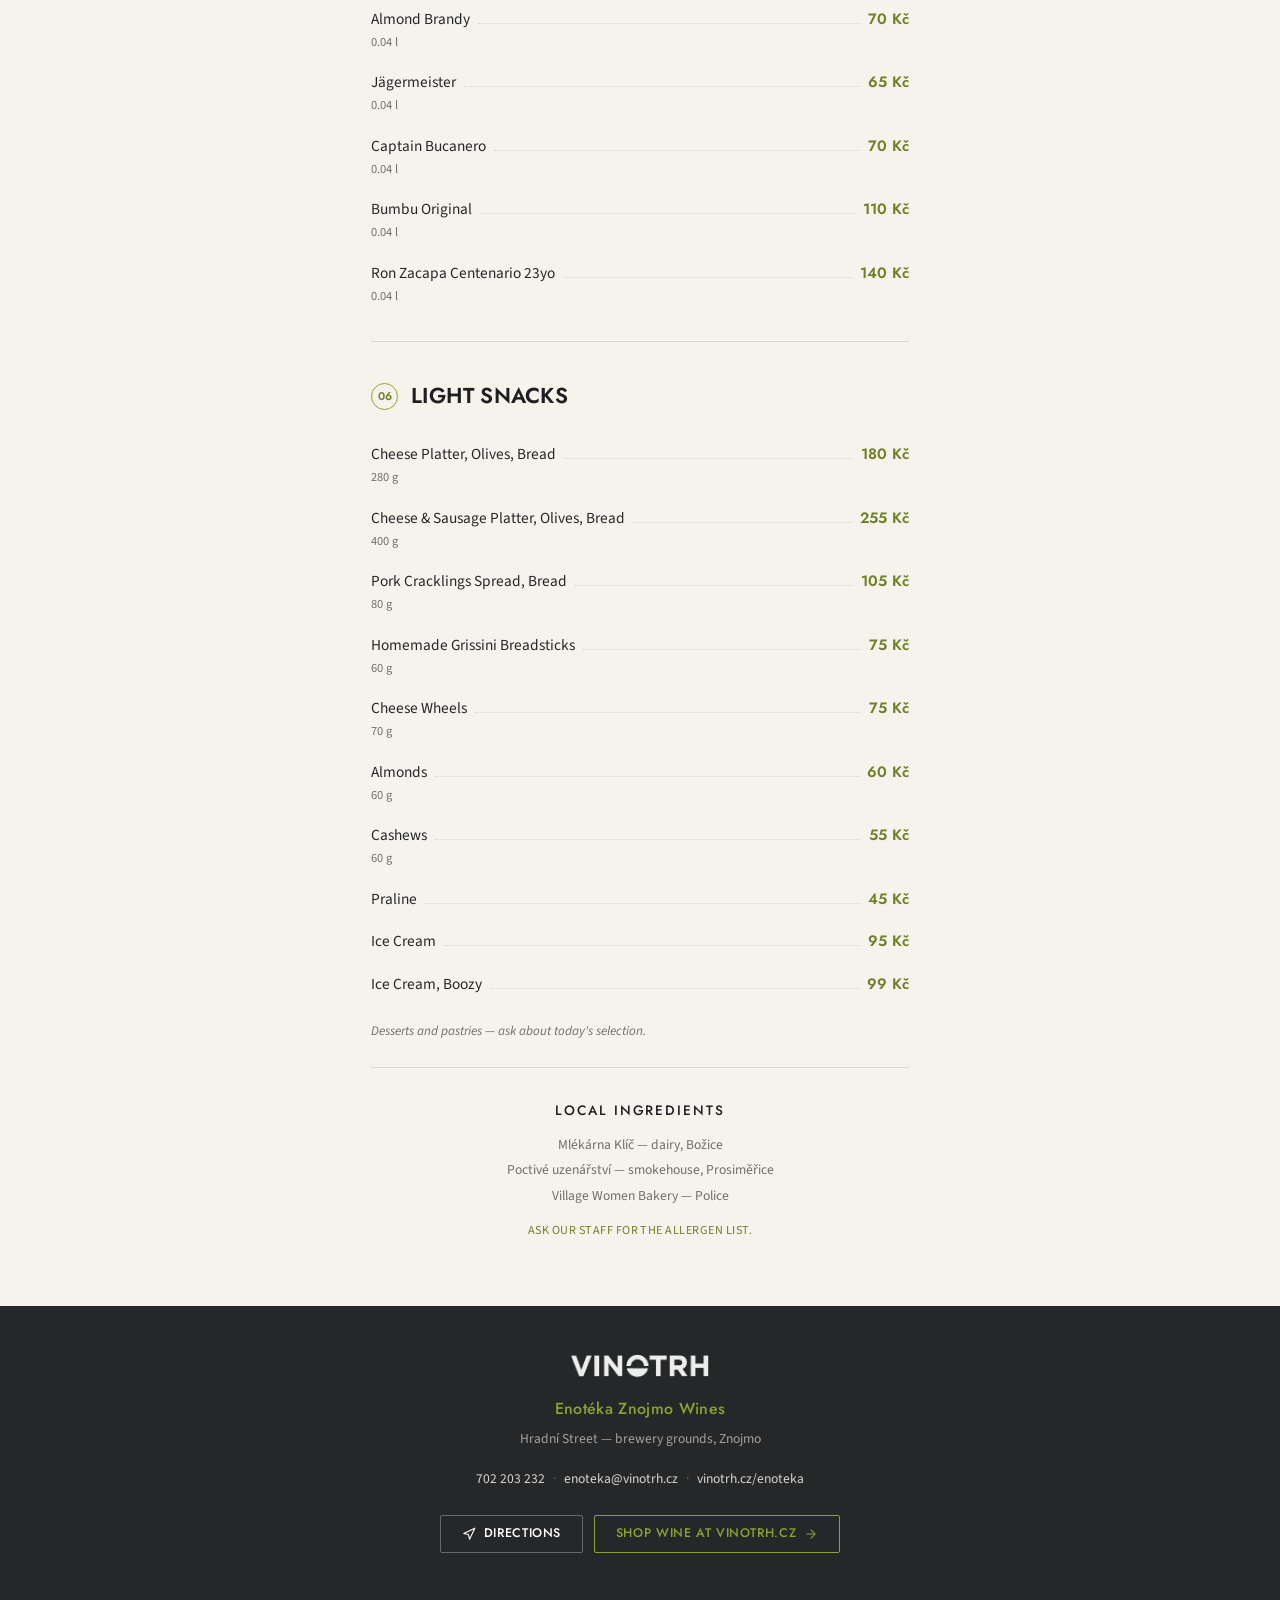
==== commit 84fadb80: "Zdražit škvarkovou pomazánku na 105 Kč a přidat příchutě do kávy Co-Authored-By: Claude Opus 5.5 <no" ====
--- a/en/index.html
+++ b/en/index.html
@@ -125,6 +125,11 @@
           <span class="menu-item__dots"></span>
           <span class="menu-item__price">10 Kč</span>
         </li>
+        <li class="menu-item">
+          <span class="menu-item__name">Coffee Syrup <em>vanilla, caramel, pumpkin</em></span>
+          <span class="menu-item__dots"></span>
+          <span class="menu-item__price">10 Kč</span>
+        </li>
       </ul>
     </section>
 
@@ -313,7 +318,7 @@
         <li class="menu-item">
           <span class="menu-item__name">Pork Cracklings Spread, Bread <em>80 g</em></span>
           <span class="menu-item__dots"></span>
-          <span class="menu-item__price">95 Kč</span>
+          <span class="menu-item__price">105 Kč</span>
         </li>
         <li class="menu-item">
           <span class="menu-item__name">Homemade Grissini Breadsticks <em>60 g</em></span>
